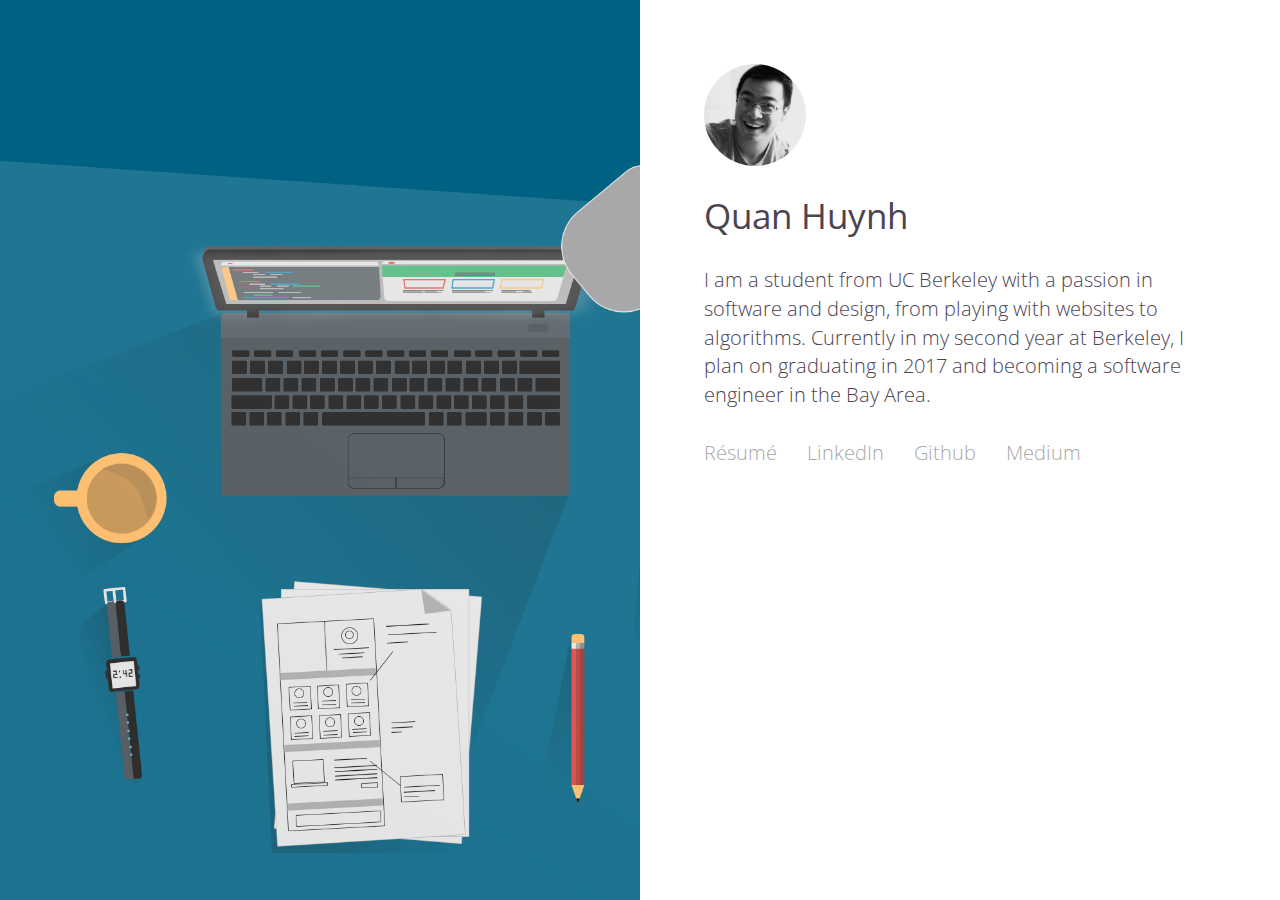
==== index.html @ 8e7e5dc8 "new site ayy" ====
<!DOCTYPE html>
<html>
  <head>
    <title>Quan Huynh</title>
    <meta name="description" content="Quan Huynh's Personal Website">
    <meta charset="utf-8">
    <link rel="stylesheet" href="assets/css/bootstrap.min.css" type="text/css">
    <link href="https://fonts.googleapis.com/css?family=Open+Sans:400,600,700,300" rel="stylesheet" type="text/css">
    <!-- link(href='http://fonts.googleapis.com/css?family=VT323', rel='stylesheet', type='text/css')-->
    <link rel="stylesheet" href="assets/css/main.css" type="text/css">
    <link rel="shortcut icon" type="image/x-icon" href="assets/img/page-icon.ico">
  </head>
  <body>
    <div class="landing">
      <div class="aside col-md-6"></div>
      <div class="intro col-md-6">
        <div class="picture"><img src="assets/img/headshot.jpg"></div>
        <div class="name">Quan Huynh</div>
        <div class="description">I am a student from UC Berkeley with a passion in software and design, from playing with websites to algorithms. Currently in my second year at Berkeley, I plan on graduating in 2017 and becoming a software engineer in the Bay Area.</div>
        <!--a(href="") tl;dr-->
        <div class="temp-links"><a href="resume.pdf" target="_blank" class="hover-red-underline">Résumé</a><a href="http://linkedin.com/in/quanhuynh" target="_blank" class="hover-blue-underline">LinkedIn</a><a href="http://github.com/quanhuynh" target="_blank" class="hover-gold-underline">Github</a><a href="https://medium.com/@quanhuynh96" target="_blank" class="hover-paf-underline">Medium</a></div>
      </div>
    </div>
  </body>
</html>
---- assets/css/main.css ----
body {
  position: relative;
  overflow-x: hidden;
  margin: 0px;
  padding: 0px;
  font-size: 10px;
  font-family: "Open Sans", sans-serif;
}

body a {
  color: #4C4352;
}

body a:hover {
  text-decoration: none;
}

::selection {
  background: black;
  color: white;
}

::-moz-selection {
  background: black;
  color: white;
}

.hover-red-underline:hover {
  border-bottom: solid medium #DC403B;
}

.hover-blue-underline:hover {
  border-bottom: solid medium #008BBA;
}

.hover-gold-underline:hover {
  border-bottom: solid medium #FEB960;
}

.hover-paf-underline:hover {
  border-bottom: solid medium #4C4352;
}

.landing {
  display: flex;
  height: 100vh;
}

.landing .aside {
  padding: 0;
  background-image: url("/assets/img/workstation-day.png");
  background-size: cover;
  background-repeat: no-repeat;
  -webkit-transition: background-image 0.2s ease-in-out;
  transition: background-image 0.2s ease-in-out;
}

.landing .aside:hover {
  background-image: url("/assets/img/workstation-night.png");
}

.landing .intro {
  padding: 5%;
  display: flex;
  flex-flow: column wrap;
  align-items: baseline;
}

.landing .intro img {
  width: 20%;
  border-radius: 50%;
}

.landing .intro .name {
  color: #4C4352;
  padding: 25px 0 25px 0;
  font-size: 35px;
}

.landing .intro .description {
  color: #4C4352;
  font-size: 20px;
  font-weight: 300;
}

.landing .intro a {
  color: #A8A8A8;
  font-size: 20px;
  font-weight: 300;
  transition: linear 0.2s;
}

.landing .intro a:hover {
  color: black;
}

.landing .intro .temp-links {
  padding-top: 30px;
}

.landing .intro .temp-links a {
  margin-right: 30px;
  transition: linear 0.1s;
}
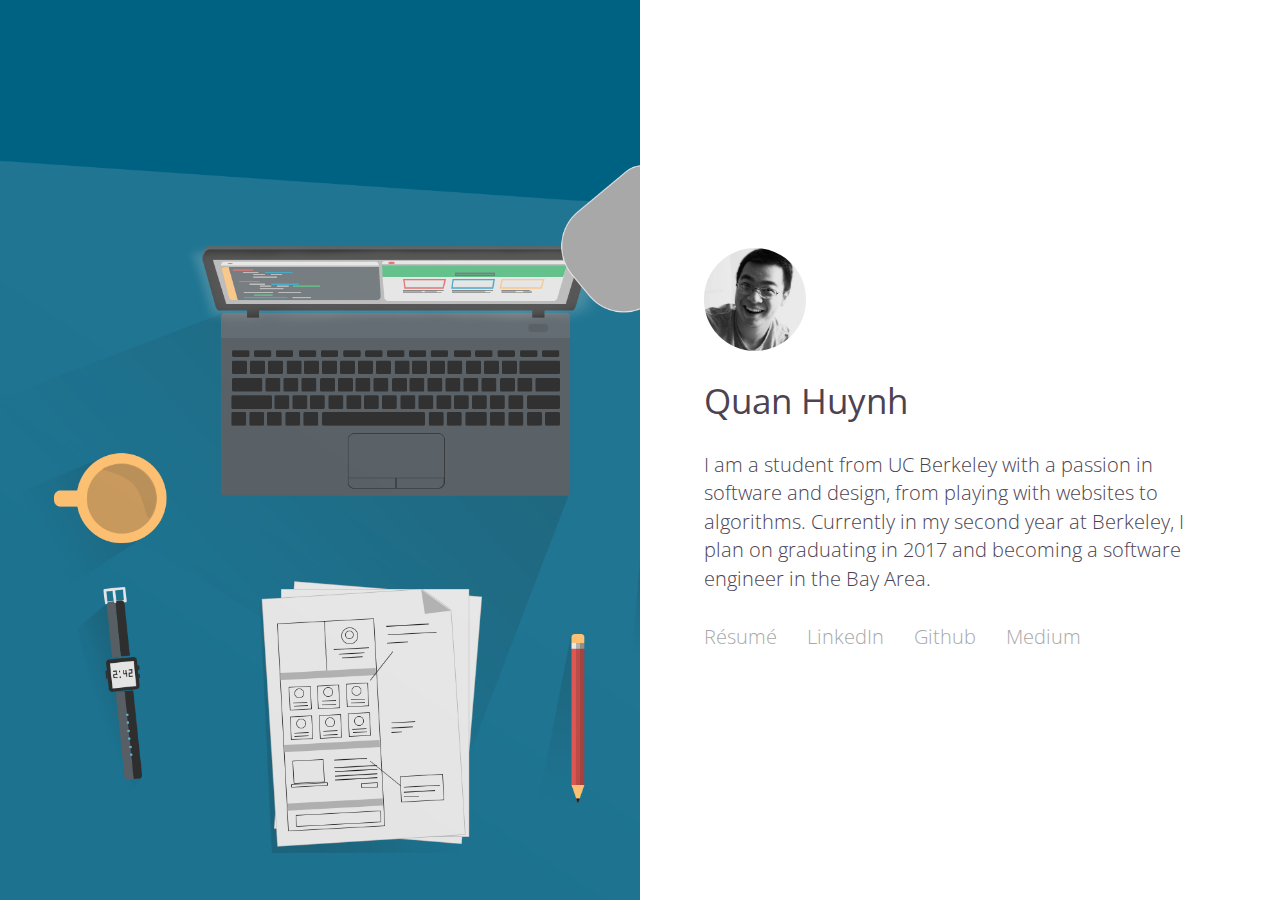
==== commit 15760721: "baseline flexbox" ====
--- a/index.html
+++ b/index.html
@@ -13,8 +13,7 @@
   <body>
     <div class="landing">
       <div class="aside col-md-6"></div>
-      <div class="intro col-md-6">
-        <div class="picture"><img src="assets/img/headshot.jpg"></div>
+      <div class="intro col-md-6"><img src="assets/img/headshot.jpg">
         <div class="name">Quan Huynh</div>
         <div class="description">I am a student from UC Berkeley with a passion in software and design, from playing with websites to algorithms. Currently in my second year at Berkeley, I plan on graduating in 2017 and becoming a software engineer in the Bay Area.</div>
         <!--a(href="") tl;dr-->
--- a/assets/css/main.css
+++ b/assets/css/main.css
@@ -64,6 +64,7 @@
   display: flex;
   flex-flow: column wrap;
   align-items: baseline;
+  justify-content: center;
 }
 
 .landing .intro img {
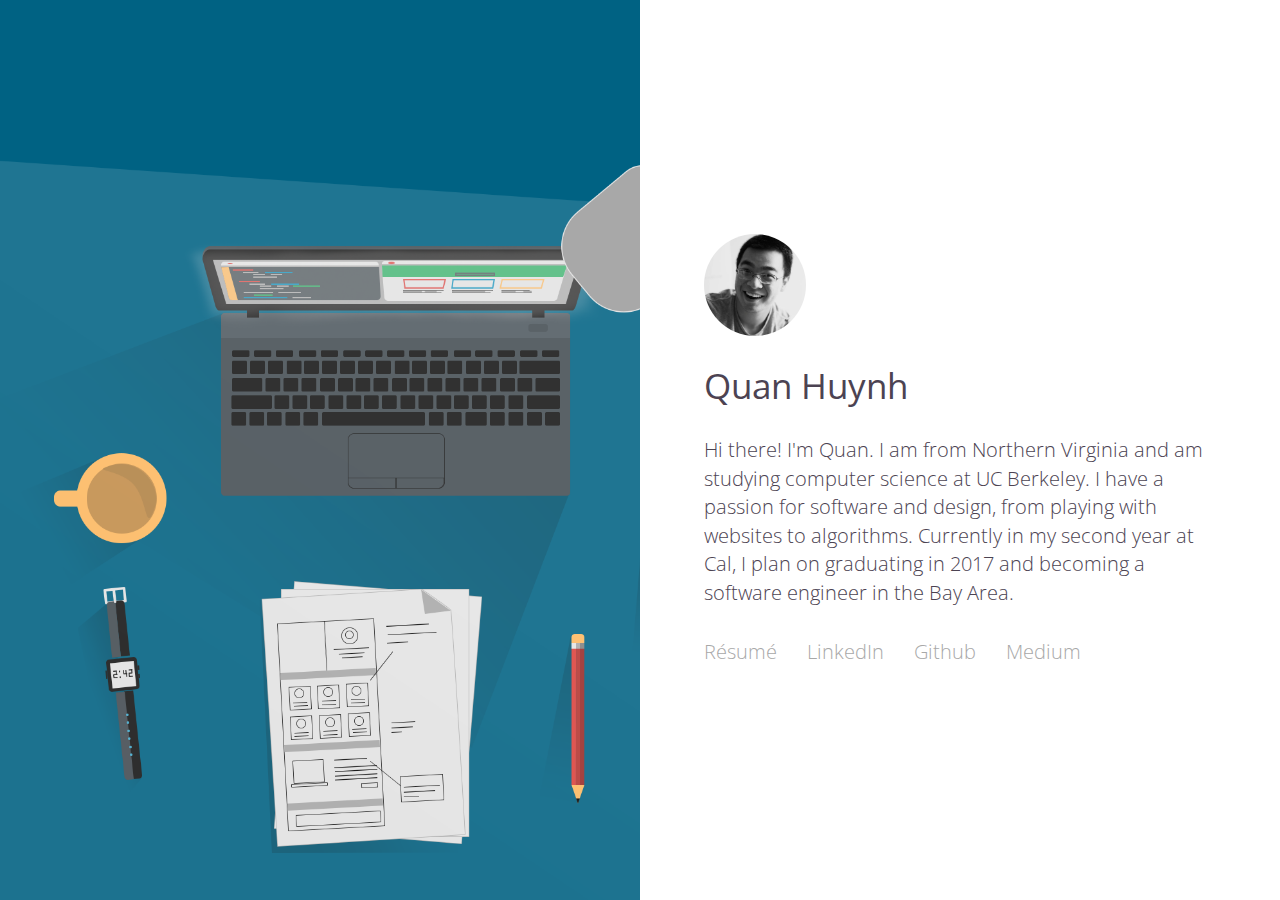
==== commit cc21e4d4: "updated description" ====
--- a/index.html
+++ b/index.html
@@ -15,7 +15,7 @@
       <div class="aside col-md-6"></div>
       <div class="intro col-md-6"><img src="assets/img/headshot.jpg">
         <div class="name">Quan Huynh</div>
-        <div class="description">I am a student from UC Berkeley with a passion in software and design, from playing with websites to algorithms. Currently in my second year at Berkeley, I plan on graduating in 2017 and becoming a software engineer in the Bay Area.</div>
+        <div class="description">Hi there! I'm Quan. I am from Northern Virginia and am studying computer science at UC Berkeley. I have a passion for software and design, from playing with websites to algorithms. Currently in my second year at Cal, I plan on graduating in 2017 and becoming a software engineer in the Bay Area.</div>
         <!--a(href="") tl;dr-->
         <div class="temp-links"><a href="resume.pdf" target="_blank" class="hover-red-underline">Résumé</a><a href="http://linkedin.com/in/quanhuynh" target="_blank" class="hover-blue-underline">LinkedIn</a><a href="http://github.com/quanhuynh" target="_blank" class="hover-gold-underline">Github</a><a href="https://medium.com/@quanhuynh96" target="_blank" class="hover-paf-underline">Medium</a></div>
       </div>
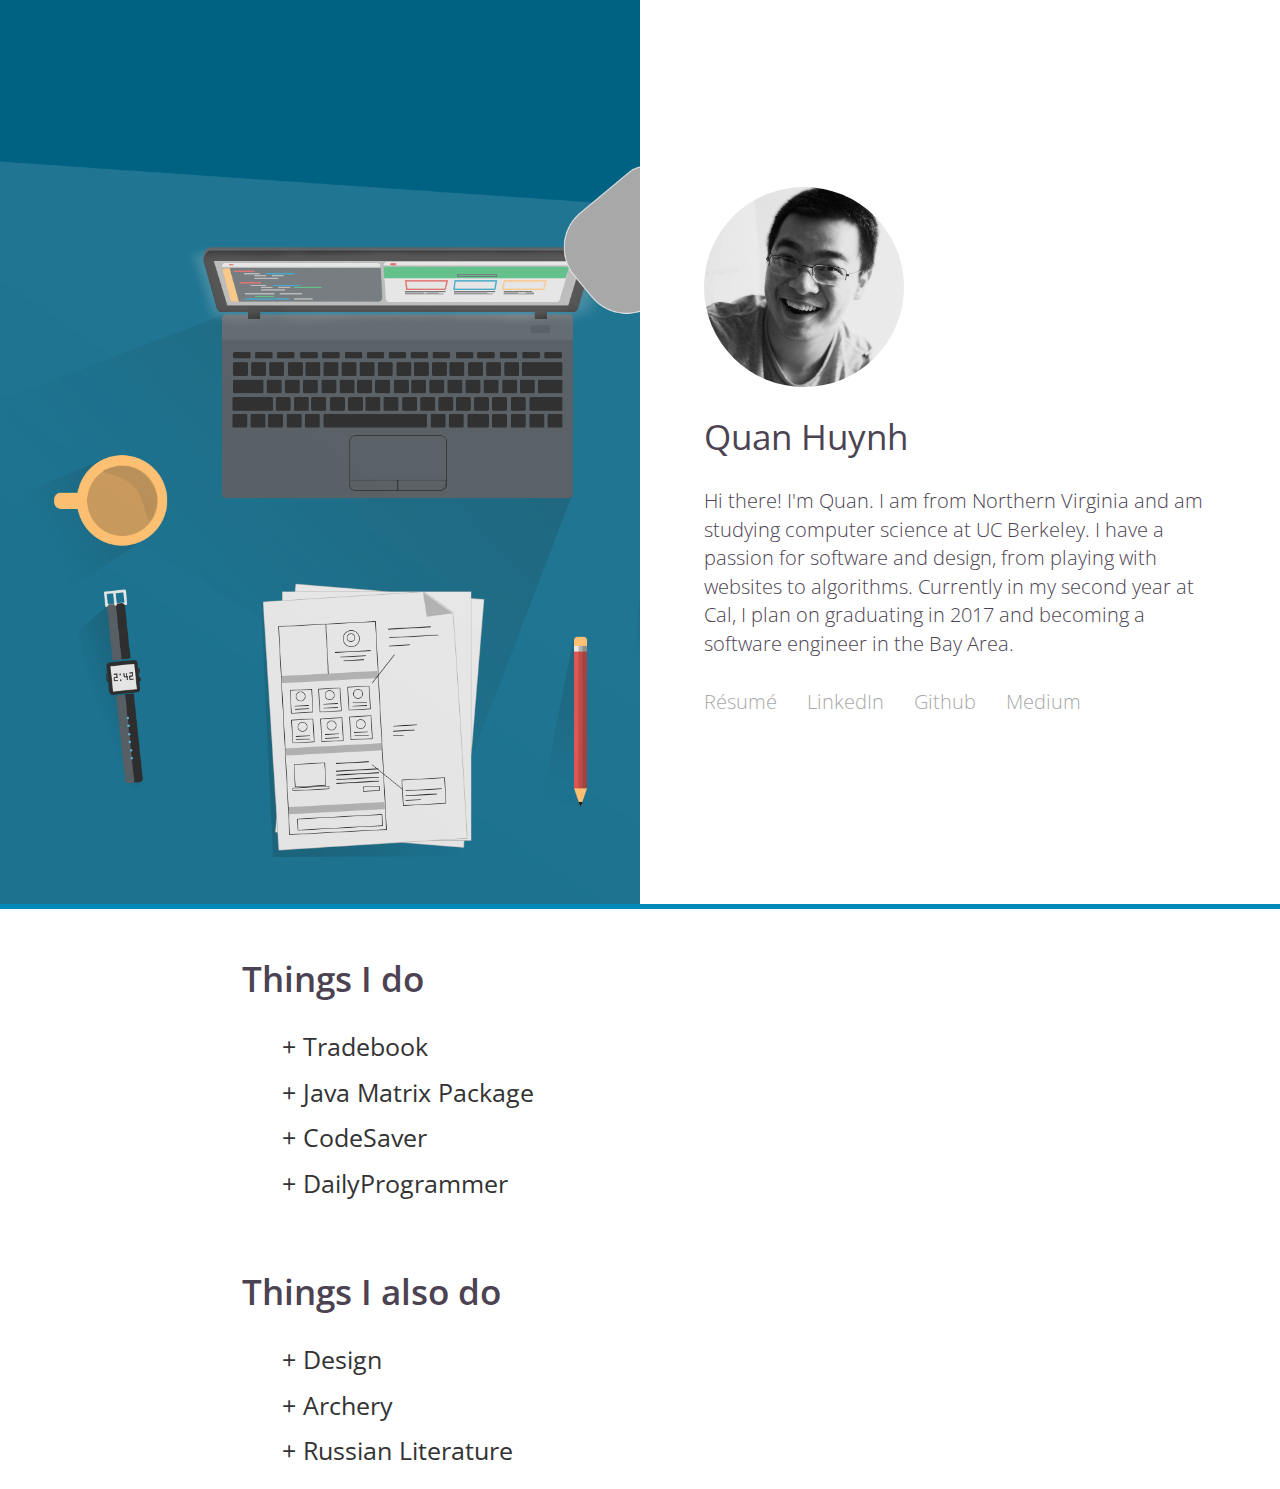
==== commit 214819fa: "new section" ====
--- a/index.html
+++ b/index.html
@@ -6,7 +6,7 @@
     <meta charset="utf-8">
     <link rel="stylesheet" href="assets/css/bootstrap.min.css" type="text/css">
     <link href="https://fonts.googleapis.com/css?family=Open+Sans:400,600,700,300" rel="stylesheet" type="text/css">
-    <!-- link(href='http://fonts.googleapis.com/css?family=VT323', rel='stylesheet', type='text/css')-->
+    <link href="https://fonts.googleapis.com/css?family=Inconsolata:400,700" rel="stylesheet" type="text/css">
     <link rel="stylesheet" href="assets/css/main.css" type="text/css">
     <link rel="shortcut icon" type="image/x-icon" href="assets/img/page-icon.ico">
   </head>
@@ -16,9 +16,54 @@
       <div class="intro col-md-6"><img src="assets/img/headshot.jpg">
         <div class="name">Quan Huynh</div>
         <div class="description">Hi there! I'm Quan. I am from Northern Virginia and am studying computer science at UC Berkeley. I have a passion for software and design, from playing with websites to algorithms. Currently in my second year at Cal, I plan on graduating in 2017 and becoming a software engineer in the Bay Area.</div>
-        <!--a(href="") tl;dr-->
         <div class="temp-links"><a href="resume.pdf" target="_blank" class="hover-red-underline">Résumé</a><a href="http://linkedin.com/in/quanhuynh" target="_blank" class="hover-blue-underline">LinkedIn</a><a href="http://github.com/quanhuynh" target="_blank" class="hover-gold-underline">Github</a><a href="https://medium.com/@quanhuynh96" target="_blank" class="hover-paf-underline">Medium</a></div>
       </div>
     </div>
+    <div class="main-content">
+      <div class="activity">
+        <div class="title">Things I do</div>
+        <ul>
+          <li data-toggle="collapse" data-target="#content11" class="proj">Tradebook
+            <div id="content11" class="content collapse">
+              <p>Tradebook is a web application made for paper-trading, a form of stock market simulator. The project includes most of a stock market simulator's basic features, such as buying, selling, ask/bid price system, watchlisting, etc. The application includes a simple user account system, where each user can have multiple trade portfolios. Each portfolio has its own set of holdings, account values, and watchlist.</p>
+              <p>The application was built on the MeteorJS framework and uses the Yahoo Finance API for data. Source code <a href="http://github.com/quanhuynh/tradebook"><strong> here </strong> </a>.</p>
+            </div>
+          </li>
+          <li data-toggle="collapse" data-target="#content12" class="proj">Java Matrix Package
+            <div id="content12" class="content collapse">
+              <p>The Java Matrix Package is an external .jar file featuring the Matrix class. This class creates Matrix objects from 2D arrays or single values. The class has 20+ methods for working with matrices, from basic operations like adding, multiplying, to finding inverses, determinants, and row reductions.</p>
+              <p>The .jar file and documentation for methods are available <a href="https://github.com/quanhuynh/matrix-computation-package"> <strong> here </strong> </a>.</p>
+            </div>
+          </li>
+          <li data-toggle="collapse" data-target="#content13" class="proj">CodeSaver
+            <div id="content13" class="content collapse"> 
+              <p>CodeSaver is a desktop application for storing code snippets away for future references.</p>
+              <p>The application was made with Java Swing and the JDBC API to store data with MySQL. Source code <a href="http://github.com/quanhuynh/codesaver"> <strong> here </strong> </a>.</p>
+            </div>
+          </li>
+          <li data-toggle="collapse" data-target="#content14" class="proj">DailyProgrammer
+            <div id="content14" class="content collapse">
+              <p>A series of solutions to coding challenges on the DailyProgrammer subreddit. I have solved simple problems such as returning a pbm format of a string to more challenging ones such as a modified Langton Ant's simulator and a Flappy Bird game visualized by ASCII. All solutions <a href="https://github.com/quanhuynh/DailyProgrammer"> <strong> here </strong> </a>.</p>
+            </div>
+          </li>
+        </ul>
+      </div>
+      <div class="activity">
+        <div class="title">Things I also do</div>
+        <ul>
+          <li data-toggle="collapse" data-target="#content21" class="proj">Design
+            <div id="content21" class="content collapse">Sketching wireframes to making icons, I mainly use Photoshop and Illustrator for my design needs. I'm working on a design portfolio, so stay tuned!</div>
+          </li>
+          <li data-toggle="collapse" data-target="#content22" class="proj">Archery
+            <div id="content22" class="content collapse">I am currently on the competitive Cal Archery Team. We compete nationally throughout the year. I also teach a semesterly beginner archery class for other Cal students.</div>
+          </li>
+          <li data-toggle="collapse" data-target="#content23" class="proj">Russian Literature
+            <div id="content23" class="content collapse">I like dystopian Russian novels :)</div>
+          </li>
+        </ul>
+      </div>
+    </div>
+    <script src="//code.jquery.com/jquery-1.10.2.js"></script>
+    <script src="//maxcdn.bootstrapcdn.com/bootstrap/3.3.6/js/bootstrap.min.js"></script>
   </body>
 </html>--- a/assets/css/main.css
+++ b/assets/css/main.css
@@ -43,7 +43,8 @@
 
 .landing {
   display: flex;
-  height: 100vh;
+  height: 101vh;
+  border-bottom: thick solid #008BBA;
 }
 
 .landing .aside {
@@ -52,6 +53,8 @@
   background-size: cover;
   background-repeat: no-repeat;
   -webkit-transition: background-image 0.2s ease-in-out;
+  -moz-transition: background-image 0.2s ease-in-out;
+  -o-transition: background-image 0.2s ease-in-out;
   transition: background-image 0.2s ease-in-out;
 }
 
@@ -68,7 +71,8 @@
 }
 
 .landing .intro img {
-  width: 20%;
+  width: 200px;
+  height: 200px;
   border-radius: 50%;
 }
 
@@ -103,3 +107,45 @@
   margin-right: 30px;
   transition: linear 0.1s;
 }
+
+.main-content {
+  display: flex;
+  flex-direction: column;
+  justify-content: center;
+}
+
+.main-content .activity {
+  padding: 30px 0 0 50px;
+  width: 70%;
+  margin: 0 auto;
+}
+
+.main-content .activity .title {
+  color: #4C4352;
+  padding: 15px 0 15px 0;
+  font-weight: 600;
+  font-size: 35px;
+}
+
+.main-content .activity ul {
+  padding-top: 10px;
+  list-style: none;
+}
+
+.main-content .activity ul .proj {
+  padding-bottom: 10px;
+  cursor: pointer;
+  font-size: 25px;
+  font-weight: 400;
+}
+
+.main-content .activity ul .proj:before {
+  content: "+ ";
+}
+
+.main-content .activity ul .proj .content {
+  padding-left: 30px;
+  cursor: auto;
+  font-size: 18px;
+  font-weight: 300;
+}
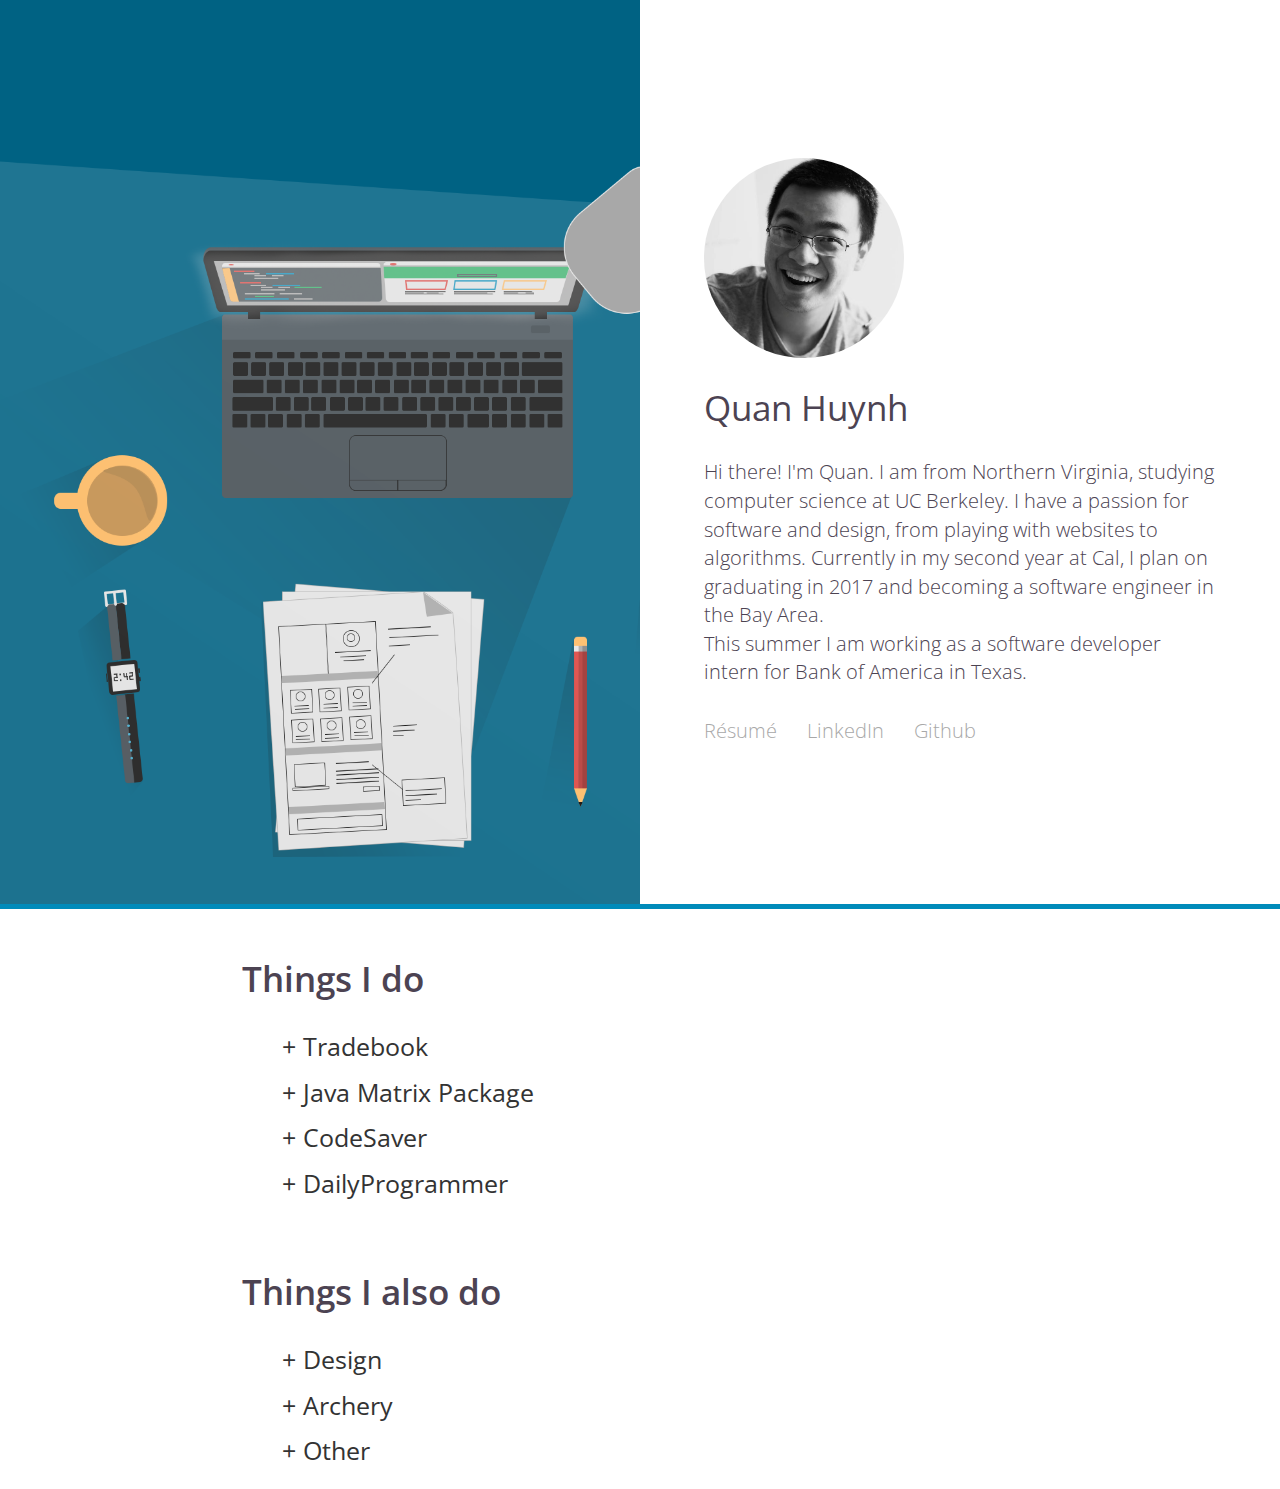
==== commit c98c8873: "edited stuff" ====
--- a/index.html
+++ b/index.html
@@ -15,8 +15,11 @@
       <div class="aside col-md-6"></div>
       <div class="intro col-md-6"><img src="assets/img/headshot.jpg">
         <div class="name">Quan Huynh</div>
-        <div class="description">Hi there! I'm Quan. I am from Northern Virginia and am studying computer science at UC Berkeley. I have a passion for software and design, from playing with websites to algorithms. Currently in my second year at Cal, I plan on graduating in 2017 and becoming a software engineer in the Bay Area.</div>
-        <div class="temp-links"><a href="resume.pdf" target="_blank" class="hover-red-underline">Résumé</a><a href="http://linkedin.com/in/quanhuynh" target="_blank" class="hover-blue-underline">LinkedIn</a><a href="http://github.com/quanhuynh" target="_blank" class="hover-gold-underline">Github</a><a href="https://medium.com/@quanhuynh96" target="_blank" class="hover-paf-underline">Medium</a></div>
+        <div class="description">Hi there! I'm Quan. I am from Northern Virginia, studying computer science at UC Berkeley. I have a passion for software and design, from playing with websites to algorithms. Currently in my second year at Cal, I plan on graduating in 2017 and becoming a software engineer in the Bay Area.</div>
+        <div class="description">This summer I am working as a software developer intern for Bank of America in Texas.</div>
+        <div class="temp-links"><a href="resume.pdf" target="_blank" class="hover-red-underline">Résumé</a><a href="http://linkedin.com/in/quanhuynh" target="_blank" class="hover-blue-underline">LinkedIn</a><a href="http://github.com/quanhuynh" target="_blank" class="hover-gold-underline">Github</a>
+          <!--a(href="https://medium.com/@quanhuynh96", target="_blank").hover-paf-underline Medium-->
+        </div>
       </div>
     </div>
     <div class="main-content">
@@ -55,10 +58,10 @@
             <div id="content21" class="content collapse">Sketching wireframes to making icons, I mainly use Photoshop and Illustrator for my design needs. I'm working on a design portfolio, so stay tuned!</div>
           </li>
           <li data-toggle="collapse" data-target="#content22" class="proj">Archery
-            <div id="content22" class="content collapse">I am currently on the competitive Cal Archery Team. We compete nationally throughout the year. I also teach a semesterly beginner archery class for other Cal students.</div>
+            <div id="content22" class="content collapse">I am currently the captain of the competitive Cal Archery Team. We compete nationally throughout the year. I also teach a semesterly beginner archery class for other Cal students.</div>
           </li>
-          <li data-toggle="collapse" data-target="#content23" class="proj">Russian Literature
-            <div id="content23" class="content collapse">I like dystopian Russian novels :)</div>
+          <li data-toggle="collapse" data-target="#content23" class="proj">Other
+            <div id="content23" class="content collapse">I like dystopian novels :)</div>
           </li>
         </ul>
       </div>
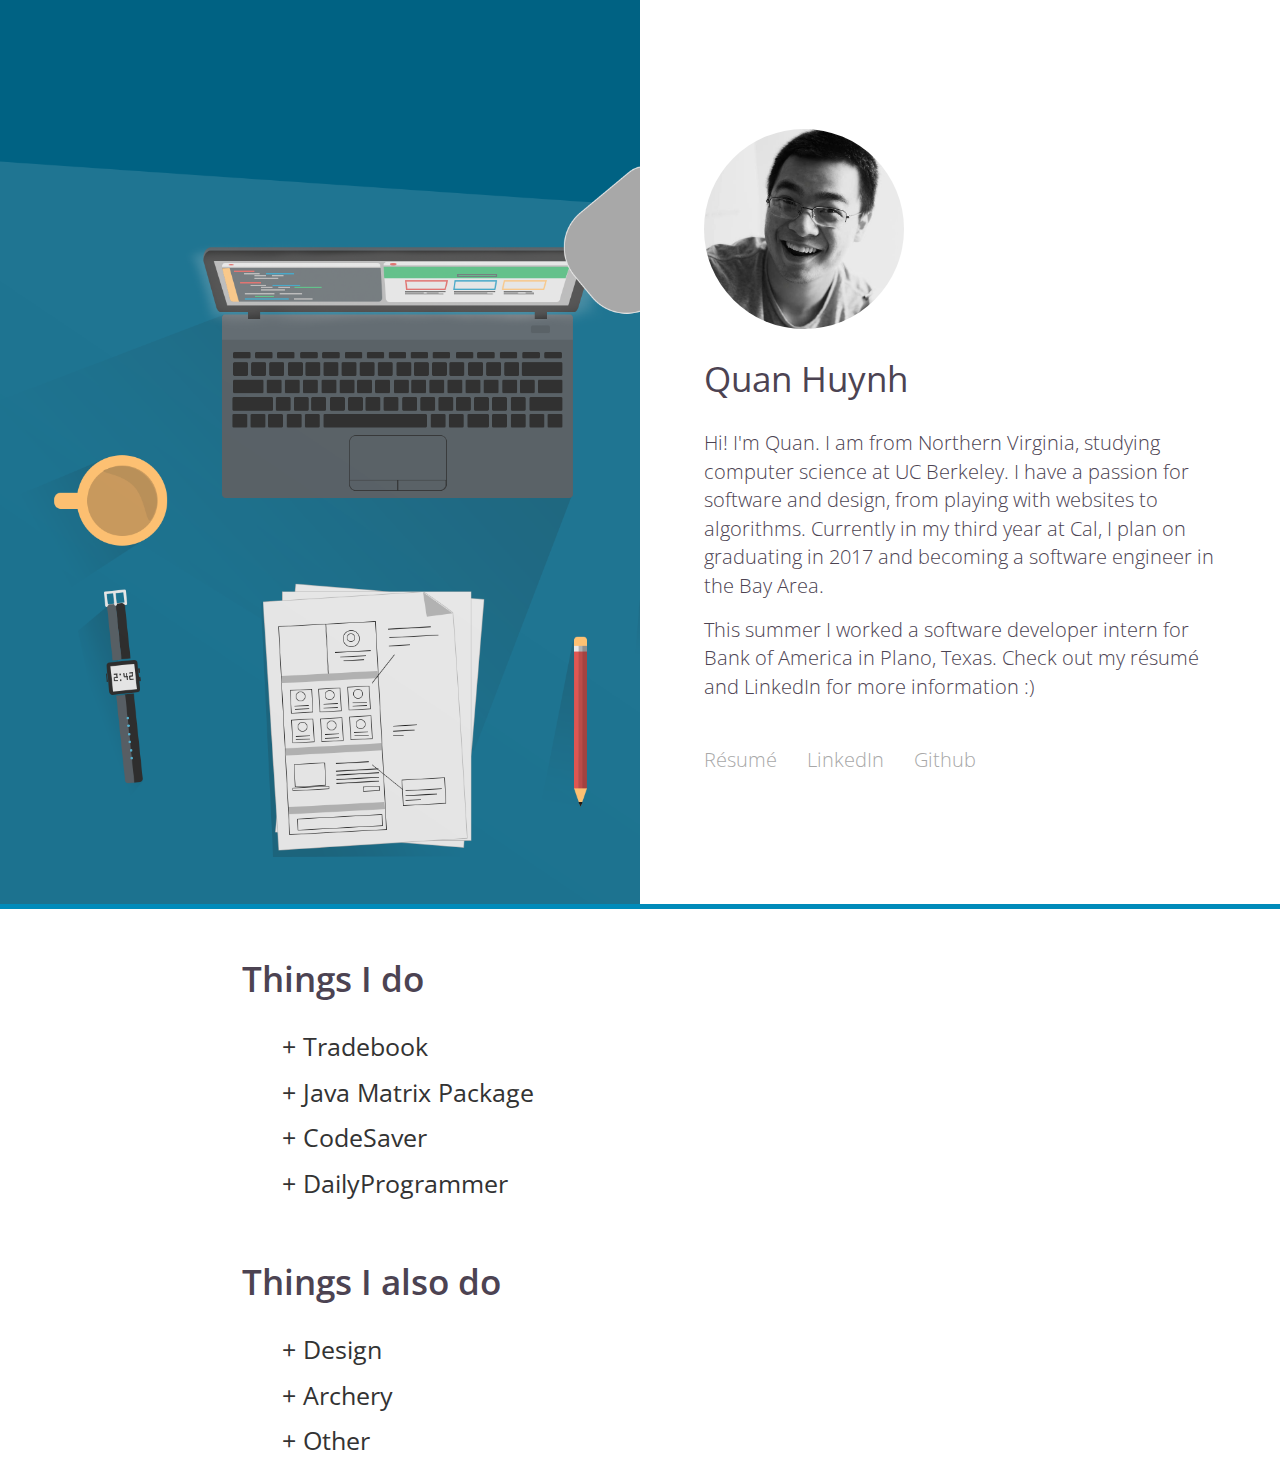
==== commit 485c0f1a: "edited resume, description" ====
--- a/index.html
+++ b/index.html
@@ -15,8 +15,8 @@
       <div class="aside col-md-6"></div>
       <div class="intro col-md-6"><img src="assets/img/headshot.jpg">
         <div class="name">Quan Huynh</div>
-        <div class="description">Hi there! I'm Quan. I am from Northern Virginia, studying computer science at UC Berkeley. I have a passion for software and design, from playing with websites to algorithms. Currently in my second year at Cal, I plan on graduating in 2017 and becoming a software engineer in the Bay Area.</div>
-        <div class="description">This summer I am working as a software developer intern for Bank of America in Texas.</div>
+        <div class="description">Hi! I'm Quan. I am from Northern Virginia, studying computer science at UC Berkeley. I have a passion for software and design, from playing with websites to algorithms. Currently in my third year at Cal, I plan on graduating in 2017 and becoming a software engineer in the Bay Area.</div>
+        <div class="description">This summer I worked a software developer intern for Bank of America in Plano, Texas. Check out my résumé and LinkedIn for more information :)</div>
         <div class="temp-links"><a href="resume.pdf" target="_blank" class="hover-red-underline">Résumé</a><a href="http://linkedin.com/in/quanhuynh" target="_blank" class="hover-blue-underline">LinkedIn</a><a href="http://github.com/quanhuynh" target="_blank" class="hover-gold-underline">Github</a>
           <!--a(href="https://medium.com/@quanhuynh96", target="_blank").hover-paf-underline Medium-->
         </div>
@@ -44,7 +44,7 @@
               <p>The application was made with Java Swing and the JDBC API to store data with MySQL. Source code <a href="http://github.com/quanhuynh/codesaver"> <strong> here </strong> </a>.</p>
             </div>
           </li>
-          <li data-toggle="collapse" data-target="#content14" class="proj">DailyProgrammer
+          <li data-toggle="collapse" data-target="#content14" style="padding-bottom:0;" class="proj">DailyProgrammer
             <div id="content14" class="content collapse">
               <p>A series of solutions to coding challenges on the DailyProgrammer subreddit. I have solved simple problems such as returning a pbm format of a string to more challenging ones such as a modified Langton Ant's simulator and a Flappy Bird game visualized by ASCII. All solutions <a href="https://github.com/quanhuynh/DailyProgrammer"> <strong> here </strong> </a>.</p>
             </div>
@@ -55,13 +55,13 @@
         <div class="title">Things I also do</div>
         <ul>
           <li data-toggle="collapse" data-target="#content21" class="proj">Design
-            <div id="content21" class="content collapse">Sketching wireframes to making icons, I mainly use Photoshop and Illustrator for my design needs. I'm working on a design portfolio, so stay tuned!</div>
+            <div id="content21" class="content collapse">From sketching wireframes to making icons, I mainly use Photoshop and Illustrator for my design needs. I design all icons and graphics used on my website, résumé, etc.</div>
           </li>
           <li data-toggle="collapse" data-target="#content22" class="proj">Archery
-            <div id="content22" class="content collapse">I am currently the captain of the competitive Cal Archery Team. We compete nationally throughout the year. I also teach a semesterly beginner archery class for other Cal students.</div>
+            <div id="content22" class="content collapse">I am currently the captain of the Cal Archery Team. We compete nationally throughout the year (and we're pretty good)</div>
           </li>
           <li data-toggle="collapse" data-target="#content23" class="proj">Other
-            <div id="content23" class="content collapse">I like dystopian novels :)</div>
+            <div id="content23" class="content collapse">I enjoy rock climbing, photography, and reading :)</div>
           </li>
         </ul>
       </div>
--- a/assets/css/main.css
+++ b/assets/css/main.css
@@ -49,7 +49,7 @@
 
 .landing .aside {
   padding: 0;
-  background-image: url("/assets/img/workstation-day.png");
+  background-image: url("../img/workstation-day.png");
   background-size: cover;
   background-repeat: no-repeat;
   -webkit-transition: background-image 0.2s ease-in-out;
@@ -59,7 +59,7 @@
 }
 
 .landing .aside:hover {
-  background-image: url("/assets/img/workstation-night.png");
+  background-image: url("../img/workstation-night.png");
 }
 
 .landing .intro {
@@ -86,6 +86,7 @@
   color: #4C4352;
   font-size: 20px;
   font-weight: 300;
+  padding-bottom: 15px;
 }
 
 .landing .intro a {
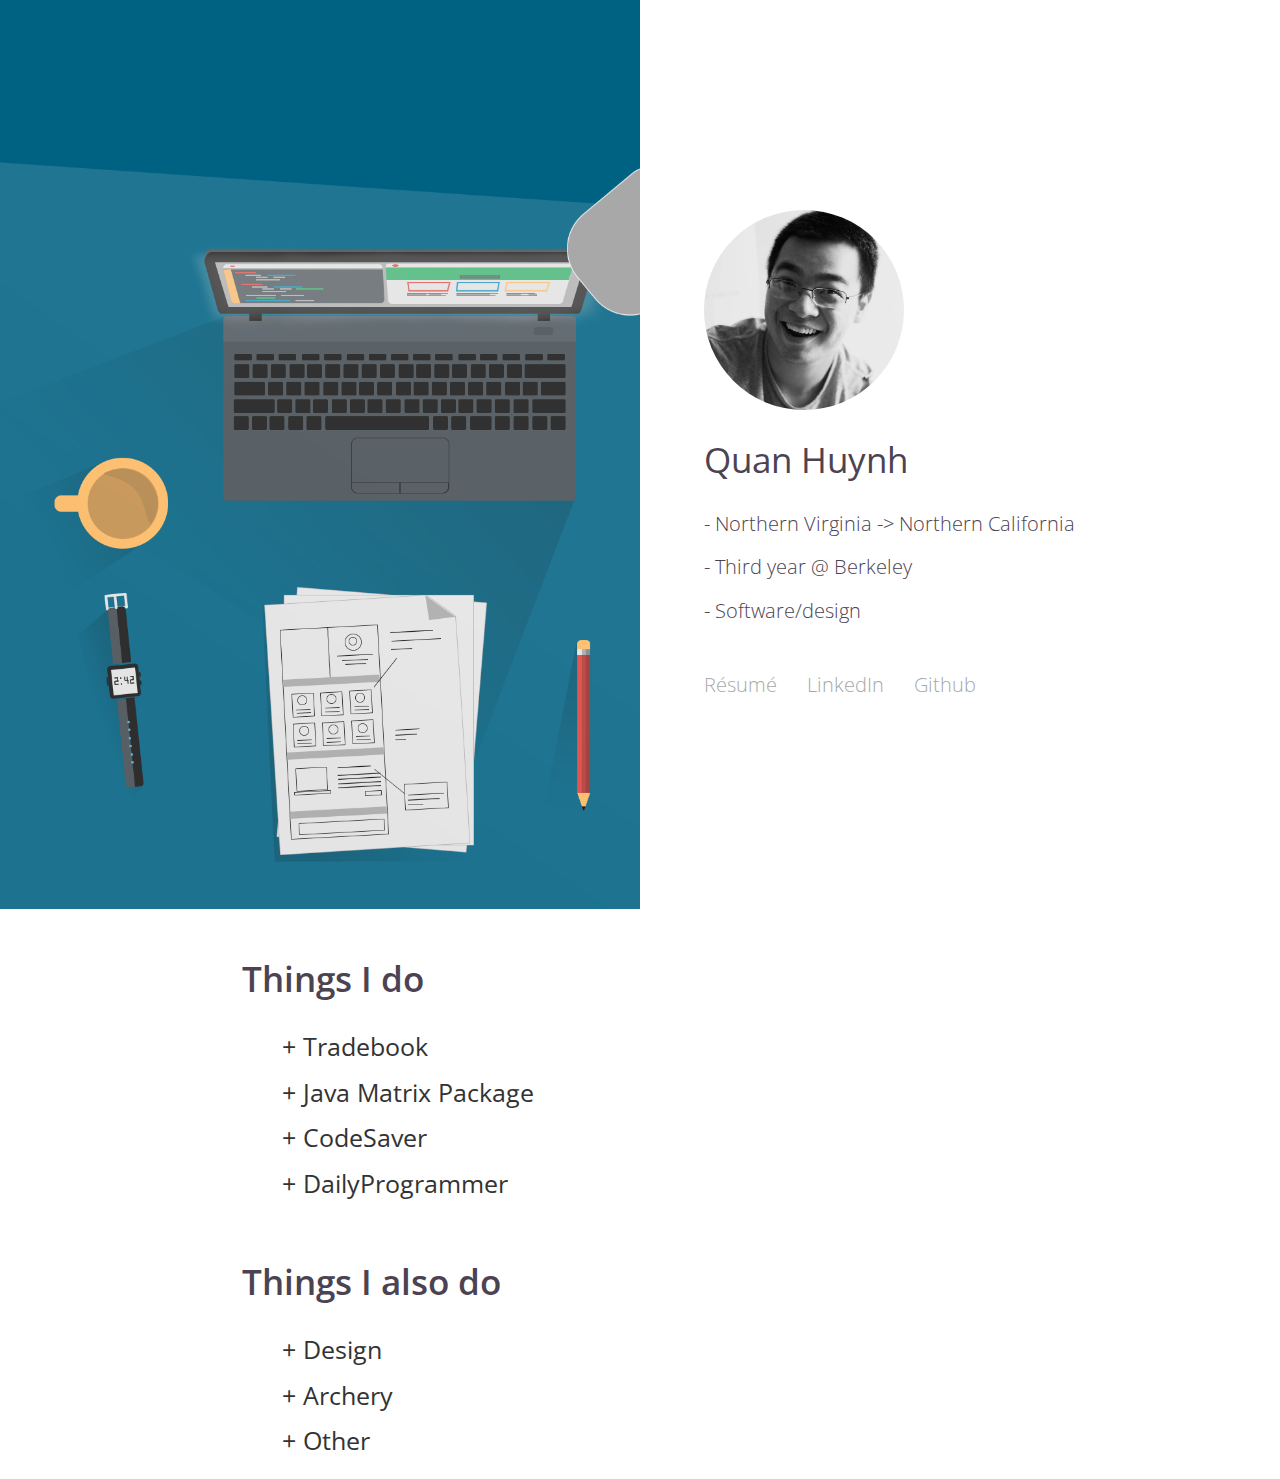
==== commit bf345965: "change description" ====
--- a/index.html
+++ b/index.html
@@ -15,8 +15,9 @@
       <div class="aside col-md-6"></div>
       <div class="intro col-md-6"><img src="assets/img/headshot.jpg">
         <div class="name">Quan Huynh</div>
-        <div class="description">Hi! I'm Quan. I am from Northern Virginia, studying computer science at UC Berkeley. I have a passion for software and design, from playing with websites to algorithms. Currently in my third year at Cal, I plan on graduating in 2017 and becoming a software engineer in the Bay Area.</div>
-        <div class="description">This summer I worked a software developer intern for Bank of America in Plano, Texas. Check out my résumé and LinkedIn for more information :)</div>
+        <div class="description">- Northern Virginia -> Northern California</div>
+        <div class="description">- Third year @ Berkeley</div>
+        <div class="description">- Software/design</div>
         <div class="temp-links"><a href="resume.pdf" target="_blank" class="hover-red-underline">Résumé</a><a href="http://linkedin.com/in/quanhuynh" target="_blank" class="hover-blue-underline">LinkedIn</a><a href="http://github.com/quanhuynh" target="_blank" class="hover-gold-underline">Github</a>
           <!--a(href="https://medium.com/@quanhuynh96", target="_blank").hover-paf-underline Medium-->
         </div>
--- a/assets/css/main.css
+++ b/assets/css/main.css
@@ -44,7 +44,6 @@
 .landing {
   display: flex;
   height: 101vh;
-  border-bottom: thick solid #008BBA;
 }
 
 .landing .aside {
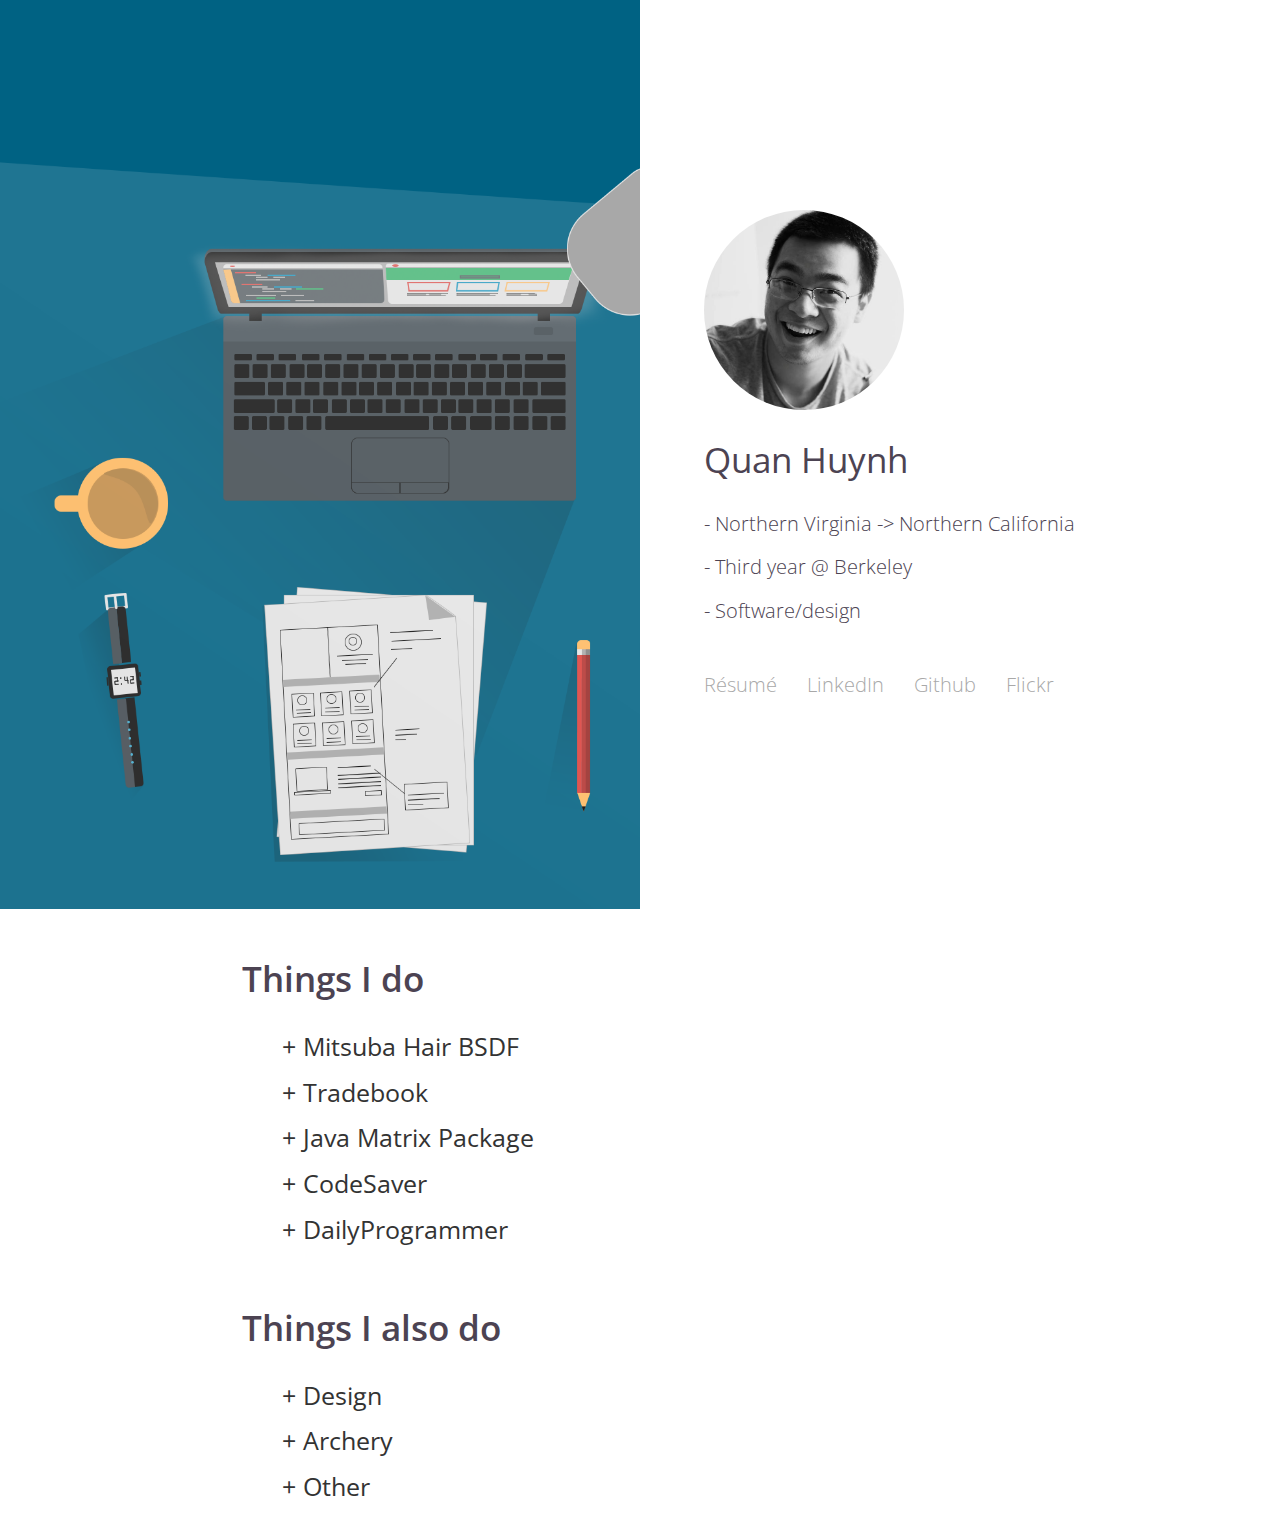
==== commit 117f369d: "added project" ====
--- a/index.html
+++ b/index.html
@@ -18,35 +18,39 @@
         <div class="description">- Northern Virginia -> Northern California</div>
         <div class="description">- Third year @ Berkeley</div>
         <div class="description">- Software/design</div>
-        <div class="temp-links"><a href="resume.pdf" target="_blank" class="hover-red-underline">Résumé</a><a href="http://linkedin.com/in/quanhuynh" target="_blank" class="hover-blue-underline">LinkedIn</a><a href="http://github.com/quanhuynh" target="_blank" class="hover-gold-underline">Github</a>
-          <!--a(href="https://medium.com/@quanhuynh96", target="_blank").hover-paf-underline Medium-->
-        </div>
+        <div class="temp-links"><a href="resume.pdf" target="_blank" class="hover-red-underline">Résumé</a><a href="http://linkedin.com/in/quanhuynh" target="_blank" class="hover-blue-underline">LinkedIn</a><a href="http://github.com/quanhuynh" target="_blank" class="hover-gold-underline">Github</a><a href="https://www.flickr.com/photos/quanzo/" target="_blank" class="hover-paf-underline">Flickr</a></div>
       </div>
     </div>
     <div class="main-content">
       <div class="activity">
         <div class="title">Things I do</div>
         <ul>
-          <li data-toggle="collapse" data-target="#content11" class="proj">Tradebook
+          <li data-toggle="collapse" data-target="#content11" class="proj">Mitsuba Hair BSDF
             <div id="content11" class="content collapse">
+              <p>For one of my courses at Berkeley, Computer Graphics and Imaging, I worked in a partner to implement a hair rendering BSDF (bidirectional scattering distribution function - a mathematical model telling how light interacts when it scatters from a surface). We based the physical/mathematical model on two papers by Stephen Marschner and Eugene d'Eon.</p>
+              <p>The project was built as an extension to <a href="https://www.mitsuba-renderer.org/"><strong>Mitsuba</strong></a>, a physically-based renderer. The final report of the project can be viewed <a href="http://quanhuynh.org/hair-bsdf/"> <strong> online </strong> </a></p>
+            </div>
+          </li>
+          <li data-toggle="collapse" data-target="#content12" class="proj">Tradebook
+            <div id="content12" class="content collapse">
               <p>Tradebook is a web application made for paper-trading, a form of stock market simulator. The project includes most of a stock market simulator's basic features, such as buying, selling, ask/bid price system, watchlisting, etc. The application includes a simple user account system, where each user can have multiple trade portfolios. Each portfolio has its own set of holdings, account values, and watchlist.</p>
               <p>The application was built on the MeteorJS framework and uses the Yahoo Finance API for data. Source code <a href="http://github.com/quanhuynh/tradebook"><strong> here </strong> </a>.</p>
             </div>
           </li>
-          <li data-toggle="collapse" data-target="#content12" class="proj">Java Matrix Package
-            <div id="content12" class="content collapse">
+          <li data-toggle="collapse" data-target="#content13" class="proj">Java Matrix Package
+            <div id="content13" class="content collapse">
               <p>The Java Matrix Package is an external .jar file featuring the Matrix class. This class creates Matrix objects from 2D arrays or single values. The class has 20+ methods for working with matrices, from basic operations like adding, multiplying, to finding inverses, determinants, and row reductions.</p>
               <p>The .jar file and documentation for methods are available <a href="https://github.com/quanhuynh/matrix-computation-package"> <strong> here </strong> </a>.</p>
             </div>
           </li>
-          <li data-toggle="collapse" data-target="#content13" class="proj">CodeSaver
-            <div id="content13" class="content collapse"> 
+          <li data-toggle="collapse" data-target="#content14" class="proj">CodeSaver
+            <div id="content14" class="content collapse"> 
               <p>CodeSaver is a desktop application for storing code snippets away for future references.</p>
               <p>The application was made with Java Swing and the JDBC API to store data with MySQL. Source code <a href="http://github.com/quanhuynh/codesaver"> <strong> here </strong> </a>.</p>
             </div>
           </li>
-          <li data-toggle="collapse" data-target="#content14" style="padding-bottom:0;" class="proj">DailyProgrammer
-            <div id="content14" class="content collapse">
+          <li data-toggle="collapse" data-target="#content15" style="padding-bottom:0;" class="proj">DailyProgrammer
+            <div id="content15" class="content collapse">
               <p>A series of solutions to coding challenges on the DailyProgrammer subreddit. I have solved simple problems such as returning a pbm format of a string to more challenging ones such as a modified Langton Ant's simulator and a Flappy Bird game visualized by ASCII. All solutions <a href="https://github.com/quanhuynh/DailyProgrammer"> <strong> here </strong> </a>.</p>
             </div>
           </li>
@@ -62,7 +66,7 @@
             <div id="content22" class="content collapse">I am currently the captain of the Cal Archery Team. We compete nationally throughout the year (and we're pretty good)</div>
           </li>
           <li data-toggle="collapse" data-target="#content23" class="proj">Other
-            <div id="content23" class="content collapse">I enjoy rock climbing, photography, and reading :)</div>
+            <div id="content23" class="content collapse">I enjoy rock climbing, photography, and reading. I also recently picked up knitting :)</div>
           </li>
         </ul>
       </div>
--- a/assets/css/main.css
+++ b/assets/css/main.css
@@ -44,6 +44,12 @@
 .landing {
   display: flex;
   height: 101vh;
+}
+
+@media screen and (max-width: 992px) {
+  .landing {
+    height: auto;
+  }
 }
 
 .landing .aside {
@@ -120,6 +126,12 @@
   margin: 0 auto;
 }
 
+@media screen and (max-width: 992px) {
+  .main-content .activity {
+    margin: inherit;
+  }
+}
+
 .main-content .activity .title {
   color: #4C4352;
   padding: 15px 0 15px 0;
